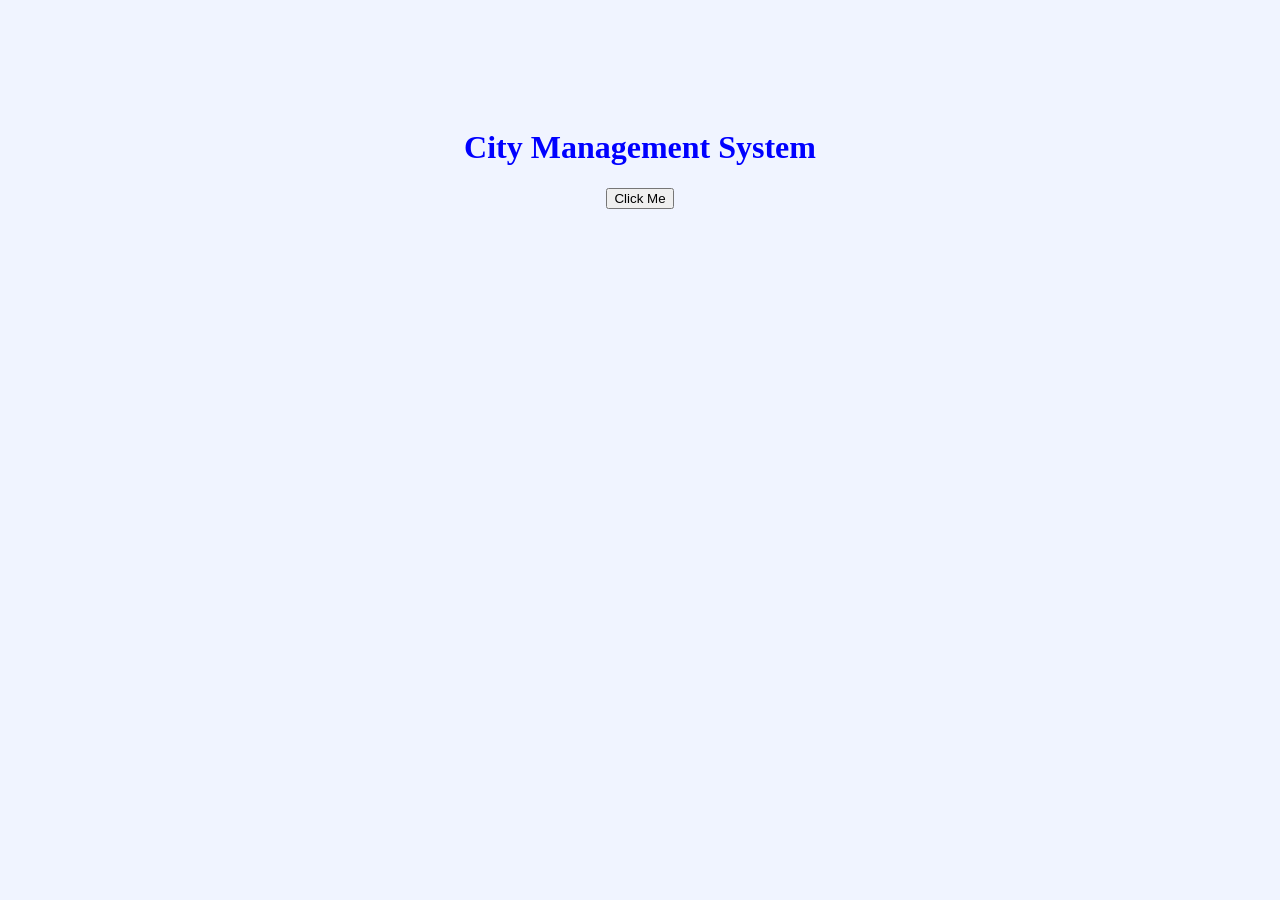
==== Frontend/index.html @ ba23f199 "Added Frontend" ====
<!DOCTYPE html>

<html>

<head>

<title>City Management</title>

<link rel="stylesheet"
href="style.css">

</head>

<body>

<h1>
City Management System
</h1>

<button>

Click Me

</button>

<script src="script.js"></script>

</body>

</html>
---- Frontend/style.css ----
body{

text-align:center;

padding-top:100px;

background:#f0f4ff;

}

h1{

color:blue;

}
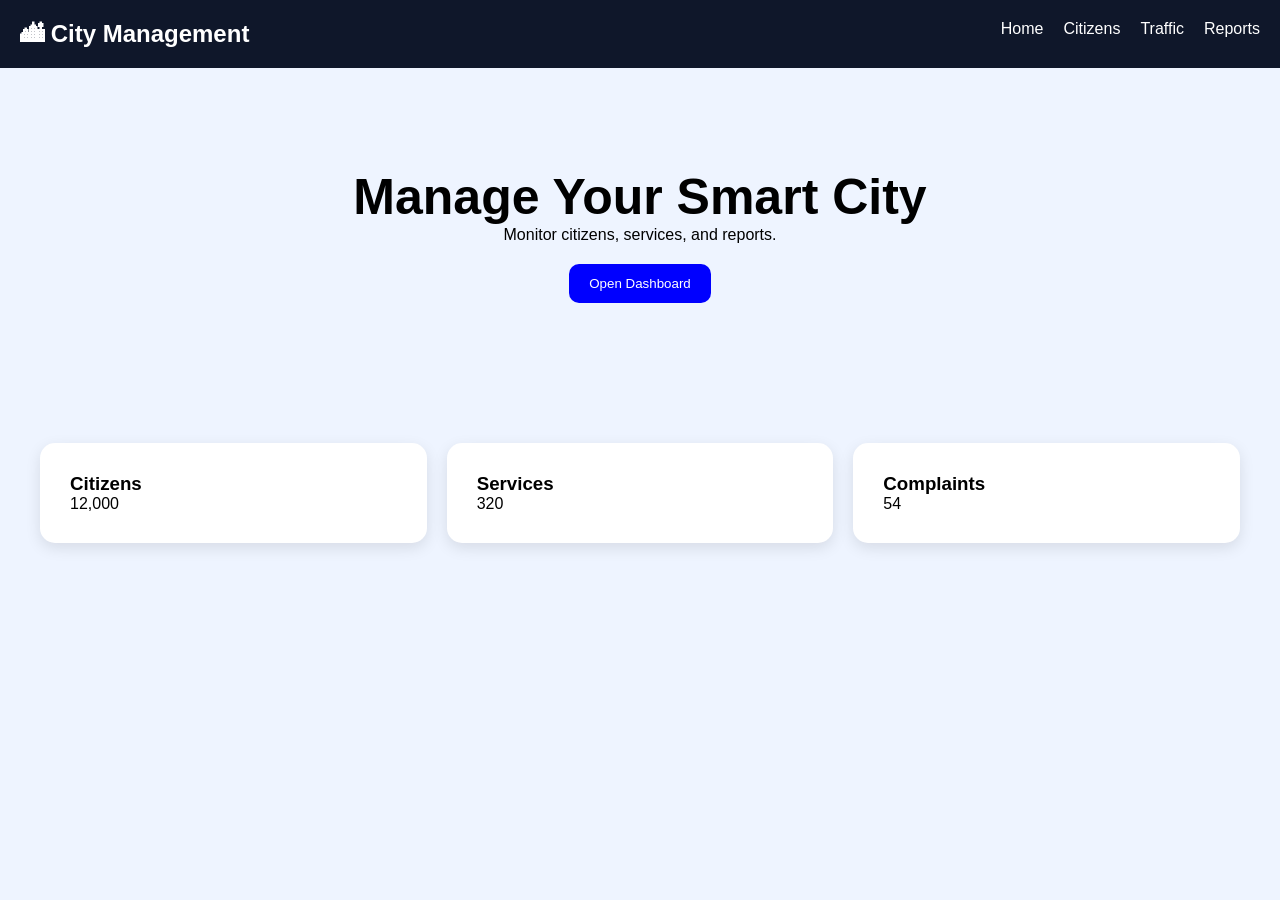
==== commit 973d8576: "Created dashboard UI" ====
--- a/Frontend/index.html
+++ b/Frontend/index.html
@@ -4,7 +4,14 @@
 
 <head>
 
-<title>City Management</title>
+<meta charset="UTF-8">
+
+<meta name="viewport"
+content="width=device-width,initial-scale=1">
+
+<title>
+City Management System
+</title>
 
 <link rel="stylesheet"
 href="style.css">
@@ -13,15 +20,90 @@
 
 <body>
 
+<nav>
+
+<h2>
+🏙 City Management
+</h2>
+
+<ul>
+
+<li>Home</li>
+
+<li>Citizens</li>
+
+<li>Traffic</li>
+
+<li>Reports</li>
+
+</ul>
+
+</nav>
+
+
+<section class="hero">
+
 <h1>
-City Management System
+
+Manage Your Smart City
+
 </h1>
+
+<p>
+
+Monitor citizens, services,
+and reports.
+
+</p>
 
 <button>
 
-Click Me
+Open Dashboard
 
 </button>
+
+</section>
+
+
+<section class="cards">
+
+<div class="card">
+
+<h3>
+Citizens
+</h3>
+
+<p>
+12,000
+</p>
+
+</div>
+
+<div class="card">
+
+<h3>
+Services
+</h3>
+
+<p>
+320
+</p>
+
+</div>
+
+<div class="card">
+
+<h3>
+Complaints
+</h3>
+
+<p>
+54
+</p>
+
+</div>
+
+</section>
 
 <script src="script.js"></script>
 
--- a/Frontend/style.css
+++ b/Frontend/style.css
@@ -1,15 +1,99 @@
+*{
+
+margin:0;
+
+padding:0;
+
+box-sizing:border-box;
+
+}
+
 body{
+
+font-family:Arial;
+
+background:#eef4ff;
+
+}
+
+nav{
+
+display:flex;
+
+justify-content:
+space-between;
+
+padding:20px;
+
+background:#0f172a;
+
+color:white;
+
+}
+
+ul{
+
+display:flex;
+
+gap:20px;
+
+list-style:none;
+
+}
+
+.hero{
 
 text-align:center;
 
-padding-top:100px;
-
-background:#f0f4ff;
+padding:100px;
 
 }
 
-h1{
+.hero h1{
 
-color:blue;
+font-size:50px;
+
+}
+
+button{
+
+margin-top:20px;
+
+padding:12px 20px;
+
+background:blue;
+
+color:white;
+
+border:none;
+
+border-radius:10px;
+
+}
+
+.cards{
+
+display:grid;
+
+grid-template-columns:
+repeat(3,1fr);
+
+gap:20px;
+
+padding:40px;
+
+}
+
+.card{
+
+background:white;
+
+padding:30px;
+
+border-radius:15px;
+
+box-shadow:
+0 5px 15px
+rgba(0,0,0,.1);
 
 }
